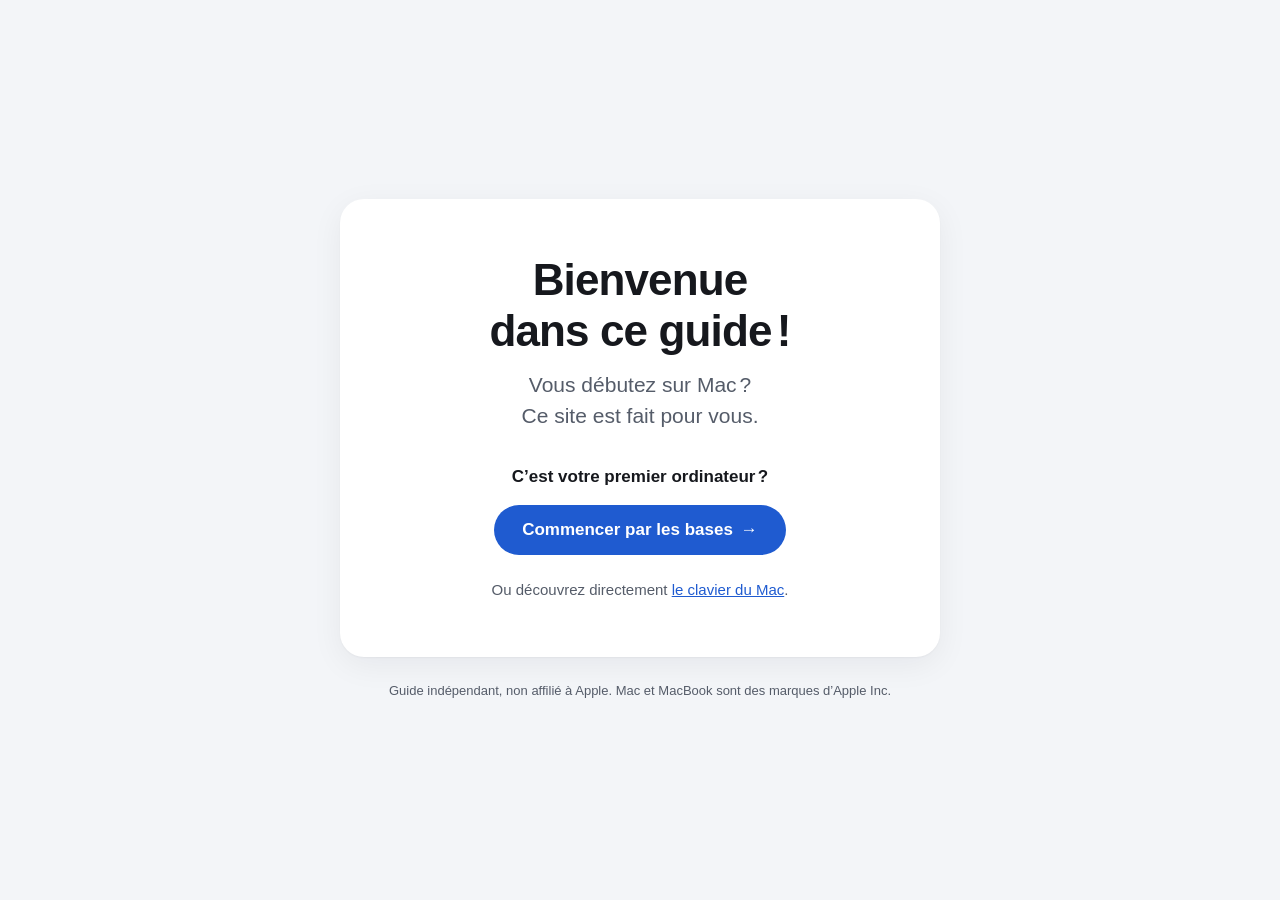
==== index.html @ 65bfb57c "Refonte du style et ajout des pages Premiers pas et Clavier - Accueil corrigé (structure HTML, acces" ====
<!DOCTYPE html>
<html lang="fr">
<head>
    <meta charset="UTF-8">
    <meta name="viewport" content="width=device-width, initial-scale=1">
    <meta name="color-scheme" content="light dark">
    <meta name="description" content="Un guide simple et indépendant pour bien démarrer avec votre nouveau Mac.">
    <title>Votre nouveau Mac</title>
    <link rel="icon" type="image/jpeg" href="images.jpg">
    <link rel="stylesheet" href="style.css">
</head>
<body class="accueil">
    <main>
        <h1>Bienvenue dans ce guide&#8239;!</h1>
        <p class="chapeau">Vous débutez sur Mac&#8239;? Ce site est fait pour vous.</p>

        <p class="question">C’est votre premier ordinateur&#8239;?</p>
        <a class="bouton" href="first-pc.html">
            Commencer par les bases
            <span class="fleche" aria-hidden="true">→</span>
        </a>

        <p class="secondaire">
            Ou découvrez directement <a href="clavier.html">le clavier du Mac</a>.
        </p>
    </main>

    <footer>
        Guide indépendant, non affilié à Apple. Mac et MacBook sont des marques d’Apple Inc.
    </footer>
</body>
</html>
---- style.css ----
/* Couleurs : contrastes mesurés (WCAG) indiqués à côté */
:root {
    --surface: #f3f5f8;
    --card: #ffffff;
    --content: #16181d;      /* 17,8:1 sur la carte */
    --muted: #555c69;        /* 6,7:1 sur la carte, 6,2:1 sur le fond */
    --accent: #1f5bd0;       /* texte blanc : 6,1:1 */
    --accent-hover: #1a4fb8; /* texte blanc : 7,4:1 */
    --line: #e3e6eb;
    --key-top: #f7f8fa;
    --key-side: #d9dde4;
    --key-edge: #c3c8d1;
    --shadow: 0 1px 2px rgba(22, 24, 29, 0.04), 0 8px 32px rgba(22, 24, 29, 0.06);
}

@media (prefers-color-scheme: dark) {
    :root {
        --surface: #101217;
        --card: #1a1d24;
        --content: #eef0f4;      /* 14,8:1 */
        --muted: #a6acb8;        /* 7,4:1 */
        --accent: #2e66d6;       /* texte blanc : 5,3:1 */
        --accent-hover: #2558c4;
        --line: #2c3039;
        --key-top: #2a2e37;
        --key-side: #1f222a;
        --key-edge: #3a3f4a;
        --shadow: 0 1px 2px rgba(0, 0, 0, 0.3), 0 8px 32px rgba(0, 0, 0, 0.35);
    }
}

@media (prefers-contrast: more) {
    :root {
        --muted: var(--content);
        --key-edge: var(--content);
        --line: var(--content);
    }
    main,
    .etape {
        border: 2px solid var(--content);
    }
}

* {
    box-sizing: border-box;
}

body {
    margin: 0;
    min-height: 100vh;
    display: flex;
    flex-direction: column;
    align-items: center;
    gap: 24px;
    padding: 32px 16px;
    background: var(--surface);
    color: var(--content);
    font-family: -apple-system, BlinkMacSystemFont, "Segoe UI", Roboto, "Helvetica Neue", Arial, sans-serif;
    font-size: 1.0625rem; /* 17 px, suit le réglage de taille du navigateur */
    line-height: 1.5;
}

body.accueil {
    justify-content: center;
}

main {
    width: 100%;
    max-width: 600px;
    padding: clamp(32px, 7vw, 56px) clamp(20px, 6vw, 48px);
    background: var(--card);
    border-radius: 24px;
    box-shadow: var(--shadow);
}

.accueil main {
    text-align: center;
}

h1 {
    margin: 0 0 12px;
    font-size: clamp(2rem, 6vw, 2.75rem);
    font-weight: 700;
    line-height: 1.15;
    letter-spacing: -0.02em;
    text-wrap: balance;
}

.chapeau {
    margin: 0 auto 32px;
    max-width: 32ch;
    font-size: clamp(1.125rem, 3vw, 1.3125rem);
    color: var(--muted);
    text-wrap: balance;
}

a {
    color: var(--accent);
}

/* ---------- Élément signature : la touche de clavier ---------- */

.touche {
    display: inline-flex;
    flex-direction: column;
    align-items: flex-end;
    justify-content: space-between;
    width: 88px;
    height: 88px;
    margin-bottom: 8px;
    padding: 10px 12px;
    background: var(--key-top);
    border: 1px solid var(--key-edge);
    border-radius: 16px;
    box-shadow: 0 5px 0 var(--key-side), 0 6px 0 var(--key-edge);
    color: var(--content);
    font-weight: 500;
    line-height: 1;
    animation: appui 0.5s ease-out 0.4s 1 both;
}

.touche .symbole {
    font-size: 1.5rem;
}

.touche .nom {
    font-size: 0.8125rem;
}

@keyframes appui {
    0%, 100% { transform: translateY(0); box-shadow: 0 5px 0 var(--key-side), 0 6px 0 var(--key-edge); }
    40%      { transform: translateY(4px); box-shadow: 0 1px 0 var(--key-side), 0 2px 0 var(--key-edge); }
}

/* Petite version dans le texte */
kbd {
    display: inline-block;
    min-width: 1.9em;
    padding: 0.1em 0.45em;
    background: var(--key-top);
    border: 1px solid var(--key-edge);
    border-radius: 6px;
    box-shadow: 0 2px 0 var(--key-edge);
    color: var(--content);
    font-family: inherit;
    font-size: 0.9em;
    font-weight: 500;
    line-height: 1.4;
    text-align: center;
    white-space: nowrap;
}

/* Rangée de touches en tête de la page clavier : seule ⌘ s'anime */
.rangee {
    display: flex;
    flex-wrap: wrap;
    gap: 12px;
    margin-bottom: 24px;
}

.rangee .touche {
    width: clamp(64px, 18vw, 88px);
    height: clamp(64px, 18vw, 88px);
    margin-bottom: 0;
}

.touche-fixe {
    animation: none;
}

.secondaire {
    margin: 24px 0 0;
    font-size: 0.9375rem;
    color: var(--muted);
}

/* Liste des touches spéciales */
.liste-touches {
    margin: 0;
}

.liste-touches > div {
    padding: 14px 0;
    border-bottom: 1px solid var(--line);
}

.liste-touches > div:last-child {
    border-bottom: none;
    padding-bottom: 0;
}

.liste-touches dt {
    margin-bottom: 4px;
    font-weight: 600;
}

.liste-touches dd {
    margin: 0;
    color: var(--muted);
}

.sr-only {
    position: absolute;
    width: 1px;
    height: 1px;
    overflow: hidden;
    clip: rect(0 0 0 0);
    white-space: nowrap;
}

.question {
    margin: 0 0 16px;
    font-weight: 600;
}

/* ---------- Bouton ---------- */

.bouton {
    display: inline-flex;
    align-items: center;
    gap: 8px;
    min-height: 48px;
    padding: 12px 28px;
    background: var(--accent);
    color: #ffffff;
    text-decoration: none;
    font-weight: 600;
    border-radius: 999px;
    transition: background-color 0.15s ease;
}

.bouton:hover {
    background: var(--accent-hover);
}

.bouton .fleche {
    transition: transform 0.15s ease;
}

.bouton:hover .fleche {
    transform: translateX(3px);
}

a:focus-visible {
    outline: 3px solid var(--accent);
    outline-offset: 3px;
    border-radius: 4px;
}

.bouton:focus-visible {
    border-radius: 999px;
}

/* ---------- Page guide ---------- */

.guide {
    width: 100%;
    max-width: 680px;
}

.retour {
    display: inline-flex;
    align-items: center;
    min-height: 44px;
    font-weight: 500;
    text-decoration: none;
}

.retour:hover {
    text-decoration: underline;
}

.guide header {
    margin: 8px 0 32px;
}

.guide header .chapeau {
    margin: 0;
    max-width: none;
}

.sommaire {
    margin: 0 0 32px;
    padding: 20px 24px;
    background: var(--card);
    border-radius: 16px;
    box-shadow: var(--shadow);
}

.sommaire h2 {
    margin: 0 0 8px;
    font-size: 1rem;
    color: var(--muted);
}

.sommaire ol {
    margin: 0;
    padding-left: 1.4em;
}

.sommaire li {
    padding: 4px 0;
}

.etapes {
    margin: 0;
    padding: 0;
    list-style: none;
    counter-reset: etape;
}

.etape {
    margin-bottom: 16px;
    padding: clamp(24px, 5vw, 36px);
    background: var(--card);
    border-radius: 20px;
    box-shadow: var(--shadow);
    counter-increment: etape;
    scroll-margin-top: 16px;
}

.etape h2 {
    display: flex;
    align-items: baseline;
    gap: 12px;
    margin: 0 0 12px;
    font-size: clamp(1.3rem, 4vw, 1.5rem);
    line-height: 1.25;
}

/* Numéro d'étape : le guide se lit dans l'ordre */
.etape h2::before {
    content: counter(etape);
    flex: none;
    display: inline-grid;
    place-items: center;
    width: 1.6em;
    height: 1.6em;
    background: var(--key-top);
    border: 1px solid var(--key-edge);
    box-shadow: 0 2px 0 var(--key-edge);
    color: var(--content);
    border-radius: 8px;
    font-size: 0.8em;
}

.etape p {
    margin: 0 0 12px;
}

.etape p:last-child,
.etape ul:last-child {
    margin-bottom: 0;
}

.etape ul {
    margin: 0 0 12px;
    padding-left: 1.2em;
}

.etape li {
    margin-bottom: 8px;
}

.astuce {
    margin-top: 16px;
    padding: 12px 16px;
    border-left: 4px solid var(--accent);
    background: var(--surface);
    border-radius: 0 10px 10px 0;
    font-size: 0.9375rem;
}

/* Tableau des raccourcis */
.raccourcis {
    width: 100%;
    margin: 4px 0 0;
    border-collapse: collapse;
}

.raccourcis th,
.raccourcis td {
    padding: 10px 8px 10px 0;
    border-bottom: 1px solid var(--line);
    text-align: left;
    vertical-align: middle;
}

.raccourcis tr:last-child td {
    border-bottom: none;
}

.raccourcis th {
    font-size: 0.875rem;
    font-weight: 600;
    color: var(--muted);
}

.raccourcis td:first-child {
    white-space: nowrap;
    width: 1%;
    padding-right: 20px;
}

.suite {
    margin: 32px 0 0;
    text-align: center;
}

/* ---------- Pied de page ---------- */

footer {
    max-width: 600px;
    font-size: 0.8125rem;
    color: var(--muted);
    text-align: center;
}

@media (prefers-reduced-motion: reduce) {
    .touche {
        animation: none;
    }
    .bouton,
    .bouton .fleche {
        transition: none;
    }
    html {
        scroll-behavior: auto;
    }
}

@media (prefers-reduced-motion: no-preference) {
    html {
        scroll-behavior: smooth;
    }
}
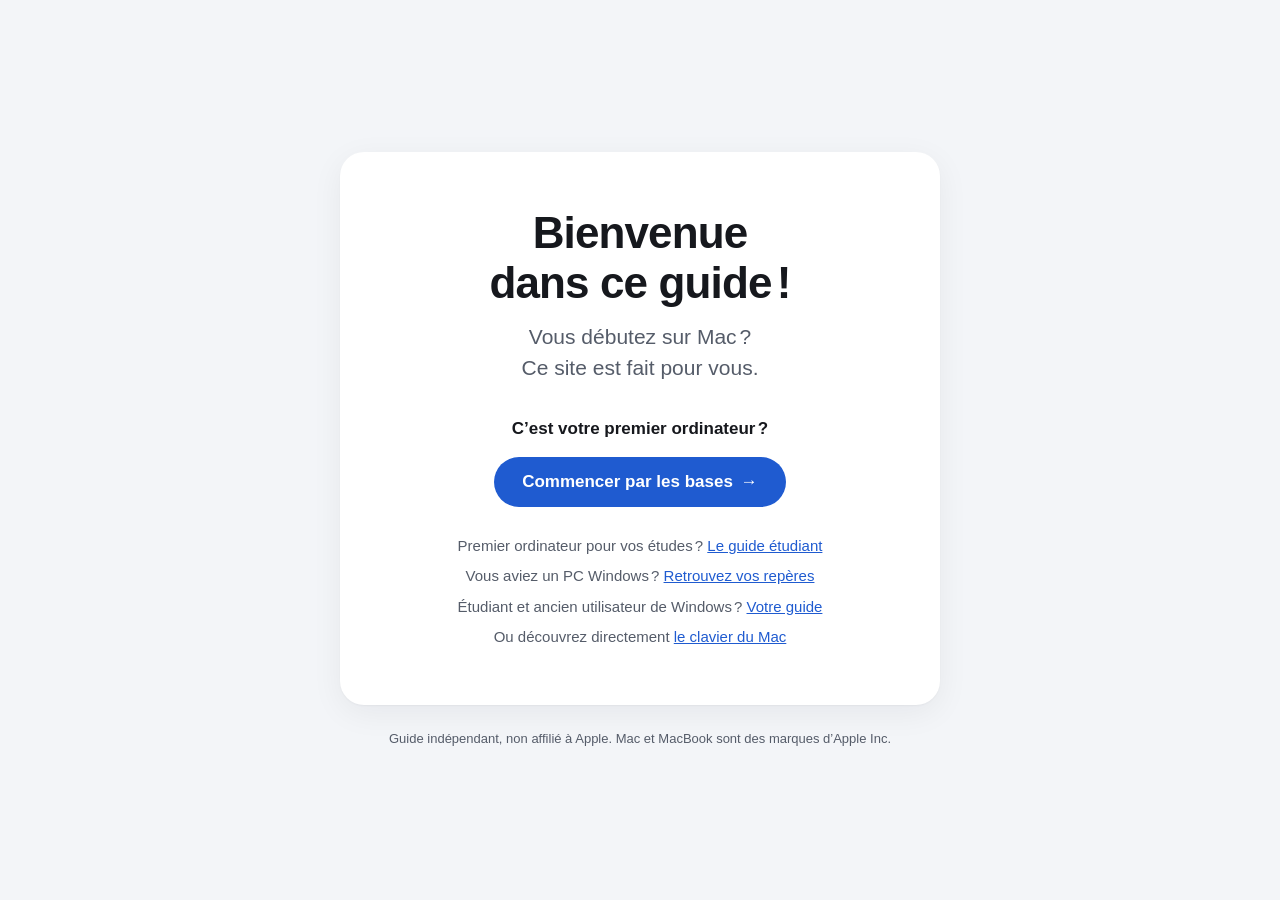
==== commit 344dc31c: "Ajout des pages Windows, Étudiants et Étudiants venus de Windows - windows.html : équivalences et ra" ====
--- a/index.html
+++ b/index.html
@@ -20,9 +20,12 @@
             <span class="fleche" aria-hidden="true">→</span>
         </a>
 
-        <p class="secondaire">
-            Ou découvrez directement <a href="clavier.html">le clavier du Mac</a>.
-        </p>
+        <ul class="secondaire">
+            <li>Premier ordinateur pour vos études&#8239;? <a href="etudiants.html">Le guide étudiant</a></li>
+            <li>Vous aviez un PC Windows&#8239;? <a href="windows.html">Retrouvez vos repères</a></li>
+            <li>Étudiant et ancien utilisateur de Windows&#8239;? <a href="etudiants-windows.html">Votre guide</a></li>
+            <li>Ou découvrez directement <a href="clavier.html">le clavier du Mac</a></li>
+        </ul>
     </main>
 
     <footer>
--- a/style.css
+++ b/style.css
@@ -169,9 +169,20 @@
 }
 
 .secondaire {
-    margin: 24px 0 0;
+    margin: 28px 0 0;
+    padding: 0;
+    list-style: none;
     font-size: 0.9375rem;
     color: var(--muted);
+}
+
+.secondaire li + li {
+    margin-top: 8px;
+}
+
+code {
+    font-family: ui-monospace, "SF Mono", Menlo, Consolas, monospace;
+    font-size: 0.9em;
 }
 
 /* Liste des touches spéciales */
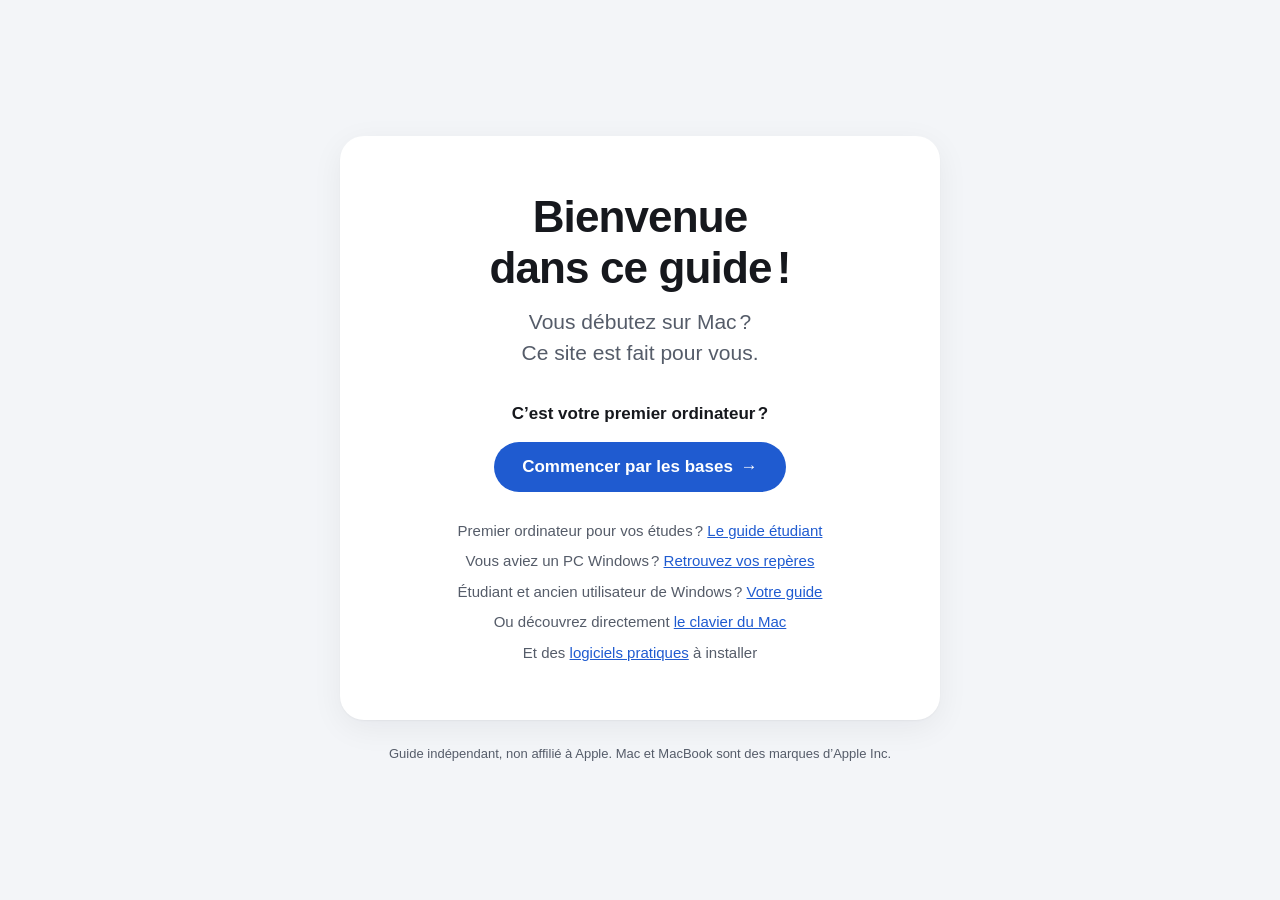
==== commit 448b317d: "Ajout de la page Logiciels pratiques Sélection d'apps utiles sur Mac (LocalSend, The Unarchiver, VLC" ====
--- a/index.html
+++ b/index.html
@@ -25,6 +25,7 @@
             <li>Vous aviez un PC Windows&#8239;? <a href="windows.html">Retrouvez vos repères</a></li>
             <li>Étudiant et ancien utilisateur de Windows&#8239;? <a href="etudiants-windows.html">Votre guide</a></li>
             <li>Ou découvrez directement <a href="clavier.html">le clavier du Mac</a></li>
+            <li>Et des <a href="logiciels.html">logiciels pratiques</a> à installer</li>
         </ul>
     </main>
 
--- a/style.css
+++ b/style.css
@@ -210,6 +210,79 @@
     color: var(--muted);
 }
 
+/* Liste des logiciels */
+.apps {
+    margin: 0;
+}
+
+.apps > div {
+    padding: 16px 0;
+    border-bottom: 1px solid var(--line);
+}
+
+.apps > div:first-child {
+    padding-top: 0;
+}
+
+.apps > div:last-child {
+    border-bottom: none;
+    padding-bottom: 0;
+}
+
+.apps dt {
+    display: flex;
+    flex-wrap: wrap;
+    align-items: center;
+    gap: 8px;
+    margin-bottom: 6px;
+    font-size: 1.0625rem;
+    font-weight: 600;
+}
+
+.apps dd {
+    margin: 0;
+}
+
+.apps dd p {
+    margin: 0 0 8px;
+}
+
+/* LocalSend mis en avant */
+.apps .app-vedette {
+    margin-bottom: 16px;
+    padding: 20px;
+    background: var(--surface);
+    border: 1px solid var(--line);
+    border-radius: 14px;
+}
+
+.badge {
+    padding: 2px 10px;
+    background: var(--surface);
+    border: 1px solid var(--line);
+    border-radius: 999px;
+    font-size: 0.8125rem;
+    font-weight: 500;
+    color: var(--muted);
+}
+
+.app-vedette .badge {
+    background: var(--card);
+}
+
+.app-lien {
+    display: inline-flex;
+    align-items: center;
+    gap: 4px;
+    min-height: 44px;
+    font-weight: 600;
+    text-decoration: none;
+}
+
+.app-lien:hover {
+    text-decoration: underline;
+}
+
 .sr-only {
     position: absolute;
     width: 1px;
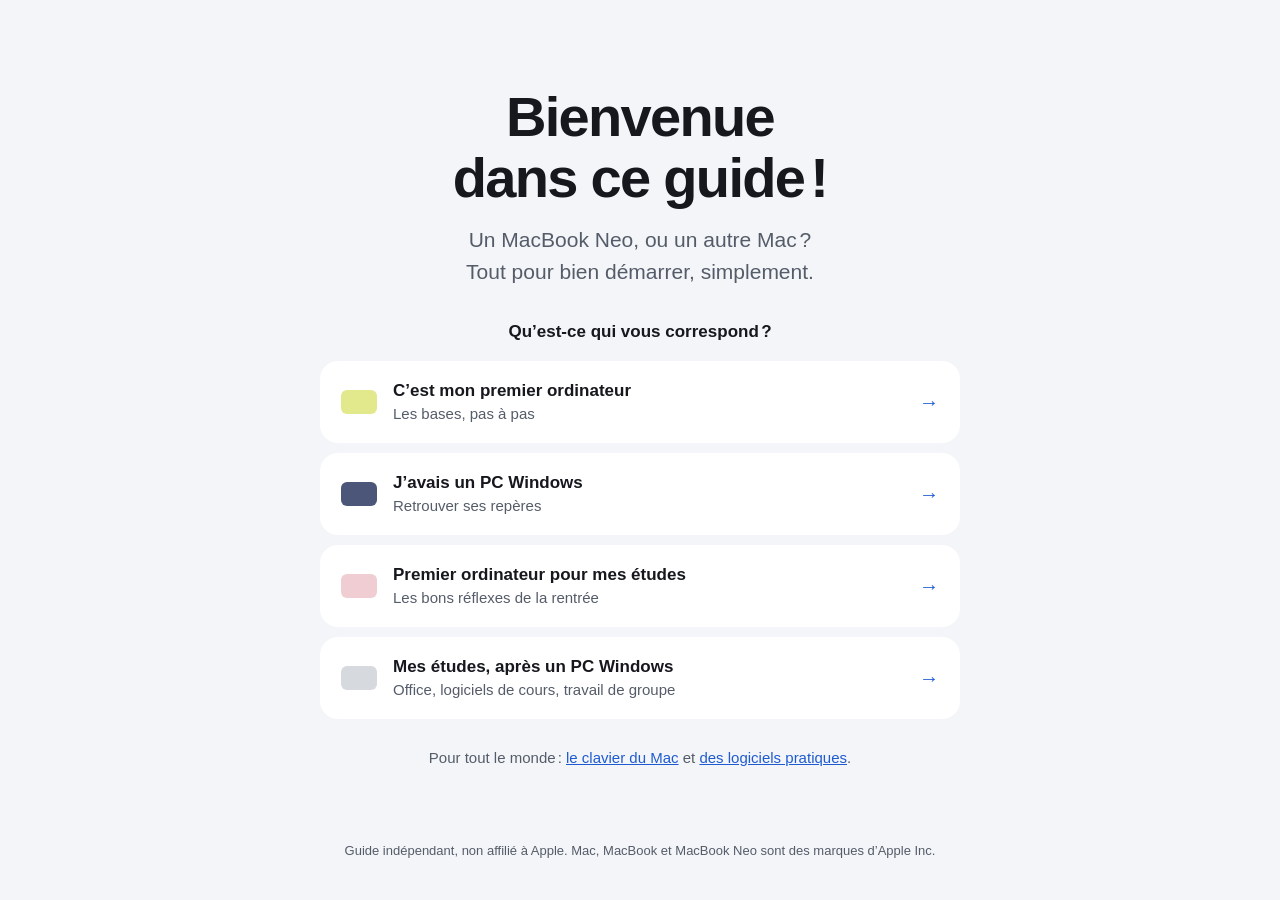
==== commit 2ed693a3: "Design minimaliste et corrections d'accessibilité - Liens lisibles en mode sombre (3,2:1 → 8,1:1) - " ====
--- a/index.html
+++ b/index.html
@@ -12,25 +12,51 @@
 <body class="accueil">
     <main>
         <h1>Bienvenue dans ce guide&#8239;!</h1>
-        <p class="chapeau">Vous débutez sur Mac&#8239;? Ce site est fait pour vous.</p>
+        <p class="chapeau">Un MacBook Neo, ou un autre Mac&#8239;? Tout pour bien démarrer, simplement.</p>
 
-        <p class="question">C’est votre premier ordinateur&#8239;?</p>
-        <a class="bouton" href="first-pc.html">
-            Commencer par les bases
-            <span class="fleche" aria-hidden="true">→</span>
-        </a>
+        <h2 class="question" id="titre-profils">Qu’est-ce qui vous correspond&#8239;?</h2>
+        <ul class="profils" aria-labelledby="titre-profils">
+            <li>
+                <a class="profil" href="first-pc.html">
+                    <span class="pastille citrus" aria-hidden="true"></span>
+                    <span class="profil-titre">C’est mon premier ordinateur</span>
+                    <span class="profil-texte">Les bases, pas à pas</span>
+                    <span class="fleche" aria-hidden="true">→</span>
+                </a>
+            </li>
+            <li>
+                <a class="profil" href="windows.html">
+                    <span class="pastille indigo" aria-hidden="true"></span>
+                    <span class="profil-titre">J’avais un PC Windows</span>
+                    <span class="profil-texte">Retrouver ses repères</span>
+                    <span class="fleche" aria-hidden="true">→</span>
+                </a>
+            </li>
+            <li>
+                <a class="profil" href="etudiants.html">
+                    <span class="pastille blush" aria-hidden="true"></span>
+                    <span class="profil-titre">Premier ordinateur pour mes études</span>
+                    <span class="profil-texte">Les bons réflexes de la rentrée</span>
+                    <span class="fleche" aria-hidden="true">→</span>
+                </a>
+            </li>
+            <li>
+                <a class="profil" href="etudiants-windows.html">
+                    <span class="pastille silver" aria-hidden="true"></span>
+                    <span class="profil-titre">Mes études, après un PC Windows</span>
+                    <span class="profil-texte">Office, logiciels de cours, travail de groupe</span>
+                    <span class="fleche" aria-hidden="true">→</span>
+                </a>
+            </li>
+        </ul>
 
-        <ul class="secondaire">
-            <li>Premier ordinateur pour vos études&#8239;? <a href="etudiants.html">Le guide étudiant</a></li>
-            <li>Vous aviez un PC Windows&#8239;? <a href="windows.html">Retrouvez vos repères</a></li>
-            <li>Étudiant et ancien utilisateur de Windows&#8239;? <a href="etudiants-windows.html">Votre guide</a></li>
-            <li>Ou découvrez directement <a href="clavier.html">le clavier du Mac</a></li>
-            <li>Et des <a href="logiciels.html">logiciels pratiques</a> à installer</li>
-        </ul>
+        <p class="secondaire">
+            Pour tout le monde&#8239;: <a href="clavier.html">le clavier du Mac</a> et <a href="logiciels.html">des logiciels pratiques</a>.
+        </p>
     </main>
 
     <footer>
-        Guide indépendant, non affilié à Apple. Mac et MacBook sont des marques d’Apple Inc.
+        Guide indépendant, non affilié à Apple. Mac, MacBook et MacBook Neo sont des marques d’Apple Inc.
     </footer>
 </body>
 </html>
--- a/style.css
+++ b/style.css
@@ -6,11 +6,17 @@
     --muted: #555c69;        /* 6,7:1 sur la carte, 6,2:1 sur le fond */
     --accent: #1f5bd0;       /* texte blanc : 6,1:1 */
     --accent-hover: #1a4fb8; /* texte blanc : 7,4:1 */
+    --link: #1f5bd0;         /* 6,1:1 sur la carte, 5,6:1 sur le fond */
     --line: #e3e6eb;
     --key-top: #f7f8fa;
     --key-side: #d9dde4;
     --key-edge: #c3c8d1;
-    --shadow: 0 1px 2px rgba(22, 24, 29, 0.04), 0 8px 32px rgba(22, 24, 29, 0.06);
+    --shadow: none;
+    /* Couleurs des MacBook, en pastilles décoratives (une par profil) */
+    --mac-citrus: #e2e88c;
+    --mac-blush: #efcdd2;
+    --mac-indigo: #4b5679;
+    --mac-silver: #d6d9de;
 }
 
 @media (prefers-color-scheme: dark) {
@@ -21,11 +27,13 @@
         --muted: #a6acb8;        /* 7,4:1 */
         --accent: #2e66d6;       /* texte blanc : 5,3:1 */
         --accent-hover: #2558c4;
+        --link: #8ab4ff;         /* 8,1:1 sur la carte, 9,0:1 sur le fond */
         --line: #2c3039;
         --key-top: #2a2e37;
         --key-side: #1f222a;
         --key-edge: #3a3f4a;
-        --shadow: 0 1px 2px rgba(0, 0, 0, 0.3), 0 8px 32px rgba(0, 0, 0, 0.35);
+        --shadow: none;
+        --mac-silver: #9ea3ab;
     }
 }
 
@@ -73,16 +81,20 @@
     box-shadow: var(--shadow);
 }
 
+/* Accueil : pas de carte, le contenu respire directement sur le fond */
 .accueil main {
+    max-width: 640px;
+    padding: 48px 0;
+    background: none;
     text-align: center;
 }
 
 h1 {
-    margin: 0 0 12px;
-    font-size: clamp(2rem, 6vw, 2.75rem);
+    margin: 0 0 16px;
+    font-size: clamp(2.25rem, 7vw, 3.5rem);
     font-weight: 700;
-    line-height: 1.15;
-    letter-spacing: -0.02em;
+    line-height: 1.08;
+    letter-spacing: -0.03em;
     text-wrap: balance;
 }
 
@@ -95,7 +107,7 @@
 }
 
 a {
-    color: var(--accent);
+    color: var(--link);
 }
 
 /* ---------- Élément signature : la touche de clavier ---------- */
@@ -294,7 +306,95 @@
 
 .question {
     margin: 0 0 16px;
+    font-size: 1.0625rem;
     font-weight: 600;
+}
+
+/* ---------- Choix du profil (accueil) ---------- */
+
+.profils {
+    display: grid;
+    gap: 10px;
+    margin: 0;
+    padding: 0;
+    list-style: none;
+    text-align: left;
+}
+
+.profil {
+    display: grid;
+    grid-template-columns: auto 1fr auto;
+    align-items: center;
+    column-gap: 16px;
+    min-height: 72px;
+    padding: 16px 20px;
+    background: var(--card);
+    border: 1px solid transparent;
+    border-radius: 18px;
+    color: var(--content);
+    text-decoration: none;
+    transition: border-color 0.15s ease, background-color 0.15s ease;
+}
+
+.profil:hover {
+    border-color: var(--link);
+}
+
+.profil:focus-visible {
+    border-radius: 14px;
+}
+
+.profil-titre {
+    grid-column: 2;
+    font-weight: 600;
+}
+
+.profil-texte {
+    grid-column: 2;
+    font-size: 0.9375rem;
+    color: var(--muted);
+}
+
+/* Pastille aux couleurs du MacBook Neo : décorative, le texte porte le sens */
+.pastille {
+    grid-column: 1;
+    grid-row: 1 / span 2;
+    width: 36px;
+    height: 24px;
+    border-radius: 6px;
+    background: var(--couleur, var(--mac-silver));
+}
+
+.citrus { --couleur: var(--mac-citrus); }
+.blush  { --couleur: var(--mac-blush); }
+.indigo { --couleur: var(--mac-indigo); }
+.silver { --couleur: var(--mac-silver); }
+
+/* Rappel de la couleur du profil en tête de chaque guide */
+.guide header .pastille {
+    display: block;
+    margin-bottom: 24px;
+}
+
+.profil .fleche {
+    grid-column: 3;
+    grid-row: 1 / span 2;
+    color: var(--link);
+    font-size: 1.25rem;
+    transition: transform 0.15s ease;
+}
+
+.profil:hover .fleche {
+    transform: translateX(3px);
+}
+
+/* Lien vers le guide suivant, en bas des pages */
+.suite {
+    display: flex;
+    flex-wrap: wrap;
+    align-items: center;
+    justify-content: space-between;
+    gap: 16px;
 }
 
 /* ---------- Bouton ---------- */
@@ -326,7 +426,7 @@
 }
 
 a:focus-visible {
-    outline: 3px solid var(--accent);
+    outline: 3px solid var(--link);
     outline-offset: 3px;
     border-radius: 4px;
 }
@@ -355,7 +455,7 @@
 }
 
 .guide header {
-    margin: 8px 0 32px;
+    margin: 32px 0 48px;
 }
 
 .guide header .chapeau {
@@ -365,9 +465,9 @@
 
 .sommaire {
     margin: 0 0 32px;
-    padding: 20px 24px;
+    padding: 24px 28px;
     background: var(--card);
-    border-radius: 16px;
+    border-radius: 24px;
     box-shadow: var(--shadow);
 }
 
@@ -395,9 +495,9 @@
 
 .etape {
     margin-bottom: 16px;
-    padding: clamp(24px, 5vw, 36px);
+    padding: clamp(24px, 6vw, 44px);
     background: var(--card);
-    border-radius: 20px;
+    border-radius: 24px;
     box-shadow: var(--shadow);
     counter-increment: etape;
     scroll-margin-top: 16px;
@@ -448,10 +548,9 @@
 
 .astuce {
     margin-top: 16px;
-    padding: 12px 16px;
-    border-left: 4px solid var(--accent);
+    padding: 14px 18px;
     background: var(--surface);
-    border-radius: 0 10px 10px 0;
+    border-radius: 14px;
     font-size: 0.9375rem;
 }
 
@@ -488,7 +587,6 @@
 
 .suite {
     margin: 32px 0 0;
-    text-align: center;
 }
 
 /* ---------- Pied de page ---------- */
@@ -505,7 +603,9 @@
         animation: none;
     }
     .bouton,
-    .bouton .fleche {
+    .bouton .fleche,
+    .profil,
+    .profil .fleche {
         transition: none;
     }
     html {
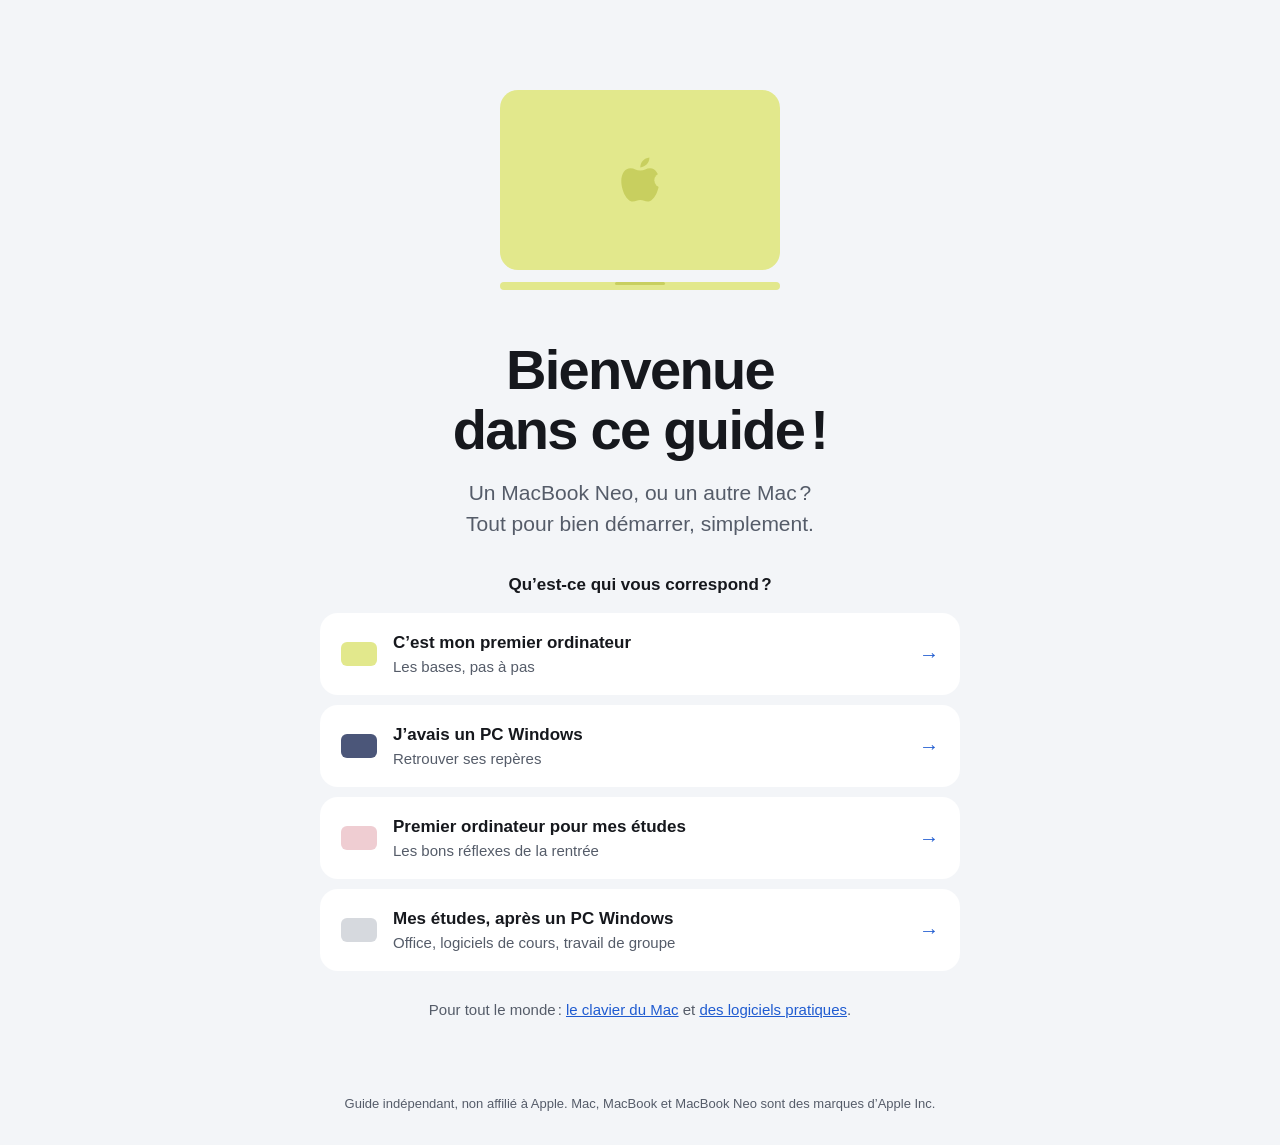
==== commit 11892dd8: "Illustrations SVG du Mac - Accueil : MacBook Neo citron vu de dessus, avec la pomme - Premiers pas :" ====
--- a/index.html
+++ b/index.html
@@ -11,6 +11,26 @@
 </head>
 <body class="accueil">
     <main>
+        <figure class="illu illu-hero">
+            <svg viewBox="0 0 300 220" role="img" aria-label="Un MacBook Neo couleur citron, vu de dessus et de profil">
+                <defs>
+                    <mask id="croque-hero" maskUnits="userSpaceOnUse" x="-10" y="-10" width="140" height="140">
+                        <rect x="-10" y="-10" width="140" height="140" fill="#fff"/>
+                        <circle cx="106" cy="60" r="19" fill="#000"/>
+                    </mask>
+                </defs>
+                <rect class="i-capot" x="10" y="10" width="280" height="180" rx="18"/>
+                <g transform="translate(131.3 77.5) scale(0.38)">
+                    <g class="i-logo" mask="url(#croque-hero)">
+                        <path d="M50 34C40 34 34 28 24 28 10 28 0 42 0 62c0 24 14 54 30 54 8 0 12-4 20-4s12 4 20 4c16 0 30-30 30-54 0-18-10-34-24-34-10 0-16 6-26 6z"/>
+                    </g>
+                    <path class="i-logo" d="M50 26C50 12 60 2 74 0 74 14 64 24 50 26z"/>
+                </g>
+                <rect class="i-capot" x="10" y="202" width="280" height="8" rx="4"/>
+                <rect class="i-logo" x="125" y="202" width="50" height="3" rx="1.5"/>
+            </svg>
+        </figure>
+
         <h1>Bienvenue dans ce guide&#8239;!</h1>
         <p class="chapeau">Un MacBook Neo, ou un autre Mac&#8239;? Tout pour bien démarrer, simplement.</p>
 
--- a/style.css
+++ b/style.css
@@ -17,6 +17,15 @@
     --mac-blush: #efcdd2;
     --mac-indigo: #4b5679;
     --mac-silver: #d6d9de;
+    --mac-citrus-fonce: #c8cf5f;
+    /* Illustrations */
+    --illu-body: #e6e8ec;
+    --illu-bezel: #1d1f24;
+    --illu-window: #ffffff;
+    --illu-barre: rgba(255, 255, 255, 0.72);
+    --illu-texte: #c9cdd4;
+    --illu-fond-a: #f6dfe3;
+    --illu-fond-b: #cfdaf7;
 }
 
 @media (prefers-color-scheme: dark) {
@@ -34,6 +43,13 @@
         --key-edge: #3a3f4a;
         --shadow: none;
         --mac-silver: #9ea3ab;
+        --illu-body: #2c3039;
+        --illu-bezel: #000000;
+        --illu-window: #2a2e37;
+        --illu-barre: rgba(26, 29, 36, 0.78);
+        --illu-texte: #4a505c;
+        --illu-fond-a: #4a3540;
+        --illu-fond-b: #26335a;
     }
 }
 
@@ -260,7 +276,7 @@
 }
 
 /* LocalSend mis en avant */
-.apps .app-vedette {
+.apps > div.app-vedette {
     margin-bottom: 16px;
     padding: 20px;
     background: var(--surface);
@@ -589,6 +605,112 @@
     margin: 32px 0 0;
 }
 
+/* ---------- Illustrations (SVG dans la page, couleurs du thème) ---------- */
+
+.illu {
+    margin: 8px 0 20px;
+}
+
+.illu svg {
+    display: block;
+    width: 100%;
+    height: auto;
+}
+
+.illu figcaption {
+    margin-top: 10px;
+    font-size: 0.9375rem;
+    color: var(--muted);
+}
+
+.illu-hero {
+    max-width: 300px;
+    margin: 0 auto 40px;
+}
+
+.legende-illu {
+    margin: 12px 0 0;
+    padding-left: 1.4em;
+    color: var(--content);
+}
+
+.legende-illu li {
+    margin-bottom: 8px;
+}
+
+.gestes,
+.compare {
+    display: grid;
+    grid-template-columns: repeat(2, 1fr);
+    gap: 16px;
+    margin: 8px 0 20px;
+}
+
+@media (min-width: 560px) {
+    .gestes {
+        grid-template-columns: repeat(4, 1fr);
+    }
+}
+
+.gestes .illu,
+.compare .illu {
+    margin: 0;
+}
+
+.gestes figcaption,
+.compare figcaption {
+    text-align: center;
+}
+
+.illu-touchid {
+    max-width: 320px;
+}
+
+.i-bezel { fill: var(--illu-bezel); }
+.i-barre { fill: var(--illu-barre); }
+.i-fenetre { fill: var(--illu-window); }
+.i-texte { fill: var(--illu-texte); }
+.i-corps { fill: var(--illu-body); }
+.i-fond-a { stop-color: var(--illu-fond-a); }
+.i-fond-b { stop-color: var(--illu-fond-b); }
+.i-capot { fill: var(--mac-citrus); }
+.i-logo { fill: var(--mac-citrus-fonce); }
+.i-pomme-menu { fill: var(--content); }
+.i-app-a { fill: var(--mac-citrus); }
+.i-app-b { fill: var(--mac-blush); }
+.i-app-c { fill: var(--mac-indigo); }
+.i-app-d { fill: var(--mac-silver); }
+.i-app-e { fill: var(--accent); }
+.i-repere circle { fill: var(--accent); }
+.i-repere text {
+    fill: #ffffff;
+    font: 700 11px -apple-system, BlinkMacSystemFont, "Segoe UI", Roboto, sans-serif;
+}
+.i-pave { fill: var(--illu-body); stroke: var(--key-edge); }
+.i-doigt { fill: var(--accent); }
+.i-onde { fill: none; stroke: var(--accent); stroke-width: 2; opacity: 0.35; }
+.i-fleche {
+    fill: none;
+    stroke: var(--accent);
+    stroke-width: 2.5;
+    stroke-linecap: round;
+    stroke-linejoin: round;
+}
+.i-touche { fill: var(--key-top); stroke: var(--key-edge); }
+.i-touche-active { stroke: var(--accent); stroke-width: 2.5; }
+.i-capteur { fill: none; stroke: var(--muted); stroke-width: 1.5; }
+.i-cadre { fill: var(--card); stroke: var(--key-edge); }
+.i-sep { stroke: var(--key-edge); }
+.i-trait {
+    fill: none;
+    stroke: var(--muted);
+    stroke-width: 1.6;
+    stroke-linecap: round;
+}
+.rouge { fill: #ff5f57; }
+.jaune { fill: #febc2e; }
+.vert { fill: #28c840; }
+
 /* ---------- Pied de page ---------- */
 
 footer {
@@ -618,3 +740,7 @@
         scroll-behavior: smooth;
     }
 }
+
+.illu-ls {
+    max-width: 340px;
+}
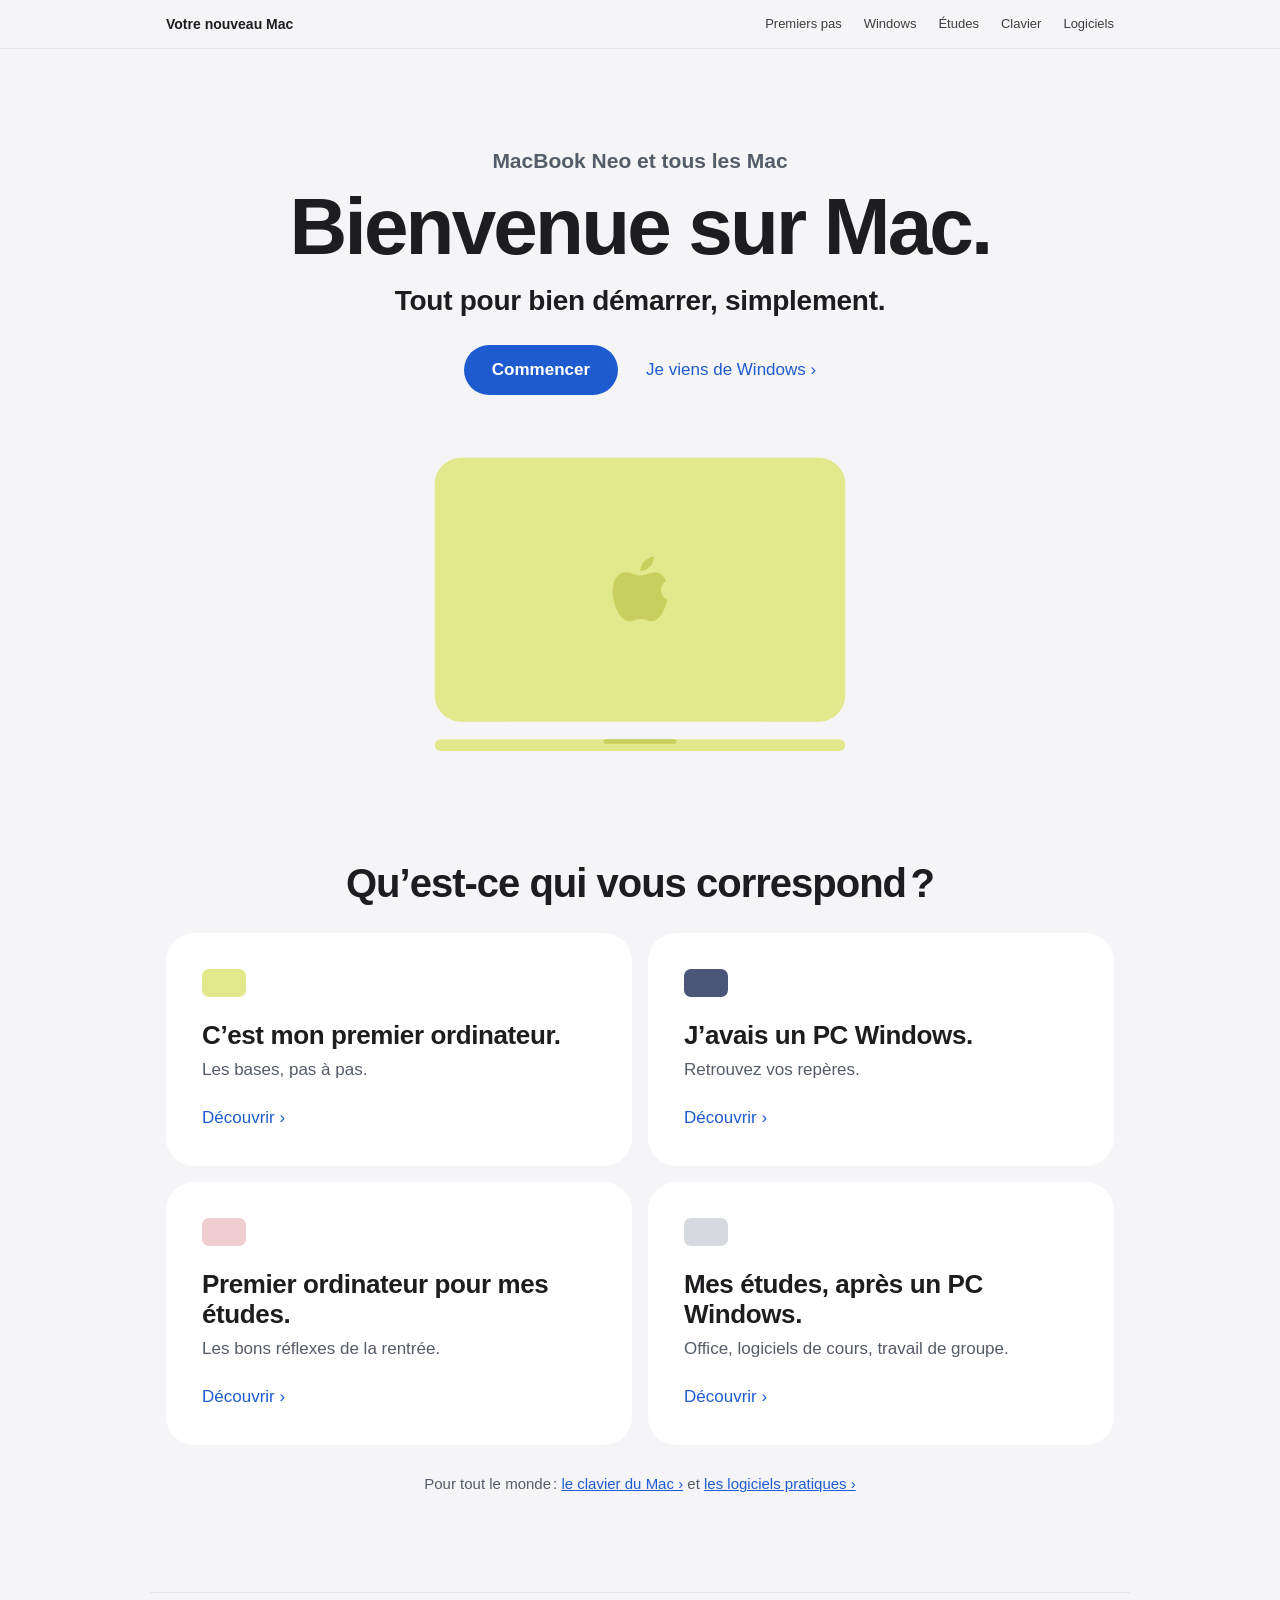
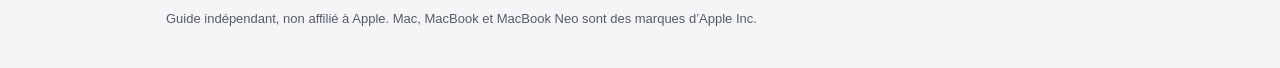
==== commit 0acd5380: "Design plus proche d'apple.com - Barre de navigation fine et translucide sur toutes les pages - Accu" ====
--- a/index.html
+++ b/index.html
@@ -10,7 +10,29 @@
     <link rel="stylesheet" href="style.css">
 </head>
 <body class="accueil">
+    <nav class="globalnav" aria-label="Navigation principale">
+        <div class="globalnav-inner">
+            <a class="globalnav-logo" href="index.html" aria-current="page">Votre nouveau Mac</a>
+            <ul>
+                <li><a href="first-pc.html">Premiers pas</a></li>
+                <li><a href="windows.html">Windows</a></li>
+                <li><a href="etudiants.html">Études</a></li>
+                <li><a href="clavier.html">Clavier</a></li>
+                <li><a href="logiciels.html">Logiciels</a></li>
+            </ul>
+        </div>
+    </nav>
+
     <main>
+        <p class="surtitre">MacBook Neo et tous les Mac</p>
+        <h1>Bienvenue sur Mac.</h1>
+        <p class="accroche">Tout pour bien démarrer, simplement.</p>
+
+        <div class="actions">
+            <a class="bouton" href="first-pc.html">Commencer</a>
+            <a class="lien-chevron" href="windows.html">Je viens de Windows&nbsp;›</a>
+        </div>
+
         <figure class="illu illu-hero">
             <svg viewBox="0 0 300 220" role="img" aria-label="Un MacBook Neo couleur citron, vu de dessus et de profil">
                 <defs>
@@ -31,47 +53,44 @@
             </svg>
         </figure>
 
-        <h1>Bienvenue dans ce guide&#8239;!</h1>
-        <p class="chapeau">Un MacBook Neo, ou un autre Mac&#8239;? Tout pour bien démarrer, simplement.</p>
-
-        <h2 class="question" id="titre-profils">Qu’est-ce qui vous correspond&#8239;?</h2>
+        <h2 class="titre-section" id="titre-profils">Qu’est-ce qui vous correspond&#8239;?</h2>
         <ul class="profils" aria-labelledby="titre-profils">
             <li>
                 <a class="profil" href="first-pc.html">
                     <span class="pastille citrus" aria-hidden="true"></span>
-                    <span class="profil-titre">C’est mon premier ordinateur</span>
-                    <span class="profil-texte">Les bases, pas à pas</span>
-                    <span class="fleche" aria-hidden="true">→</span>
+                    <span class="profil-titre">C’est mon premier ordinateur.</span>
+                    <span class="profil-texte">Les bases, pas à pas.</span>
+                    <span class="profil-lien" aria-hidden="true">Découvrir&nbsp;›</span>
                 </a>
             </li>
             <li>
                 <a class="profil" href="windows.html">
                     <span class="pastille indigo" aria-hidden="true"></span>
-                    <span class="profil-titre">J’avais un PC Windows</span>
-                    <span class="profil-texte">Retrouver ses repères</span>
-                    <span class="fleche" aria-hidden="true">→</span>
+                    <span class="profil-titre">J’avais un PC Windows.</span>
+                    <span class="profil-texte">Retrouvez vos repères.</span>
+                    <span class="profil-lien" aria-hidden="true">Découvrir&nbsp;›</span>
                 </a>
             </li>
             <li>
                 <a class="profil" href="etudiants.html">
                     <span class="pastille blush" aria-hidden="true"></span>
-                    <span class="profil-titre">Premier ordinateur pour mes études</span>
-                    <span class="profil-texte">Les bons réflexes de la rentrée</span>
-                    <span class="fleche" aria-hidden="true">→</span>
+                    <span class="profil-titre">Premier ordinateur pour mes études.</span>
+                    <span class="profil-texte">Les bons réflexes de la rentrée.</span>
+                    <span class="profil-lien" aria-hidden="true">Découvrir&nbsp;›</span>
                 </a>
             </li>
             <li>
                 <a class="profil" href="etudiants-windows.html">
                     <span class="pastille silver" aria-hidden="true"></span>
-                    <span class="profil-titre">Mes études, après un PC Windows</span>
-                    <span class="profil-texte">Office, logiciels de cours, travail de groupe</span>
-                    <span class="fleche" aria-hidden="true">→</span>
+                    <span class="profil-titre">Mes études, après un PC Windows.</span>
+                    <span class="profil-texte">Office, logiciels de cours, travail de groupe.</span>
+                    <span class="profil-lien" aria-hidden="true">Découvrir&nbsp;›</span>
                 </a>
             </li>
         </ul>
 
         <p class="secondaire">
-            Pour tout le monde&#8239;: <a href="clavier.html">le clavier du Mac</a> et <a href="logiciels.html">des logiciels pratiques</a>.
+            Pour tout le monde&#8239;: <a href="clavier.html">le clavier du Mac&nbsp;›</a> et <a href="logiciels.html">les logiciels pratiques&nbsp;›</a>
         </p>
     </main>
 
--- a/style.css
+++ b/style.css
@@ -1,8 +1,8 @@
 /* Couleurs : contrastes mesurés (WCAG) indiqués à côté */
 :root {
-    --surface: #f3f5f8;
+    --surface: #f5f5f7;
     --card: #ffffff;
-    --content: #16181d;      /* 17,8:1 sur la carte */
+    --content: #1d1d1f;      /* 16,8:1 sur la carte */
     --muted: #555c69;        /* 6,7:1 sur la carte, 6,2:1 sur le fond */
     --accent: #1f5bd0;       /* texte blanc : 6,1:1 */
     --accent-hover: #1a4fb8; /* texte blanc : 7,4:1 */
@@ -30,9 +30,9 @@
 
 @media (prefers-color-scheme: dark) {
     :root {
-        --surface: #101217;
-        --card: #1a1d24;
-        --content: #eef0f4;      /* 14,8:1 */
+        --surface: #000000;
+        --card: #1c1c1e;
+        --content: #f5f5f7;      /* 17,2:1 */
         --muted: #a6acb8;        /* 7,4:1 */
         --accent: #2e66d6;       /* texte blanc : 5,3:1 */
         --accent-hover: #2558c4;
@@ -75,8 +75,7 @@
     display: flex;
     flex-direction: column;
     align-items: center;
-    gap: 24px;
-    padding: 32px 16px;
+    padding: 0 0 40px;
     background: var(--surface);
     color: var(--content);
     font-family: -apple-system, BlinkMacSystemFont, "Segoe UI", Roboto, "Helvetica Neue", Arial, sans-serif;
@@ -84,8 +83,79 @@
     line-height: 1.5;
 }
 
-body.accueil {
-    justify-content: center;
+/* ---------- Barre de navigation (fine et translucide, comme sur apple.com) ---------- */
+
+.globalnav {
+    position: sticky;
+    top: 0;
+    z-index: 10;
+    width: 100%;
+    background: rgba(245, 245, 247, 0.8);
+    -webkit-backdrop-filter: saturate(180%) blur(20px);
+    backdrop-filter: saturate(180%) blur(20px);
+    border-bottom: 1px solid var(--line);
+}
+
+@media (prefers-color-scheme: dark) {
+    .globalnav {
+        background: rgba(22, 22, 23, 0.8);
+    }
+}
+
+@media (prefers-reduced-transparency: reduce) {
+    .globalnav {
+        background: var(--surface);
+        -webkit-backdrop-filter: none;
+        backdrop-filter: none;
+    }
+}
+
+.globalnav-inner {
+    display: flex;
+    align-items: center;
+    gap: 24px;
+    max-width: 980px;
+    min-height: 48px;
+    margin: 0 auto;
+    padding: 0 16px;
+}
+
+.globalnav-logo {
+    flex: none;
+    color: var(--content);
+    font-size: 0.875rem;
+    font-weight: 600;
+    text-decoration: none;
+}
+
+.globalnav ul {
+    display: flex;
+    gap: 22px;
+    margin: 0 0 0 auto;
+    padding: 0;
+    list-style: none;
+    overflow-x: auto;
+    scrollbar-width: none;
+}
+
+.globalnav ul a {
+    display: inline-flex;
+    align-items: center;
+    min-height: 44px;
+    color: var(--content);
+    font-size: 0.8125rem;
+    text-decoration: none;
+    white-space: nowrap;
+    opacity: 0.85;
+}
+
+.globalnav ul a:hover,
+.globalnav ul a[aria-current="page"] {
+    opacity: 1;
+}
+
+.globalnav ul a[aria-current="page"] {
+    font-weight: 600;
 }
 
 main {
@@ -97,19 +167,72 @@
     box-shadow: var(--shadow);
 }
 
-/* Accueil : pas de carte, le contenu respire directement sur le fond */
+/* ---------- Accueil ---------- */
+
 .accueil main {
-    max-width: 640px;
-    padding: 48px 0;
+    max-width: 980px;
+    padding: clamp(48px, 10vw, 96px) 16px 48px;
     background: none;
     text-align: center;
 }
 
+.surtitre {
+    margin: 0 0 8px;
+    font-size: clamp(1.0625rem, 2.5vw, 1.3125rem);
+    font-weight: 600;
+    color: var(--muted);
+}
+
+.accueil h1 {
+    font-size: clamp(2.75rem, 10vw, 5rem);
+    line-height: 1.04;
+    letter-spacing: -0.035em;
+}
+
+.accroche {
+    margin: 0 auto 28px;
+    max-width: 36ch;
+    font-size: clamp(1.25rem, 3.5vw, 1.75rem);
+    font-weight: 600;
+    line-height: 1.2;
+    letter-spacing: -0.01em;
+    text-wrap: balance;
+}
+
+.actions {
+    display: flex;
+    flex-wrap: wrap;
+    align-items: center;
+    justify-content: center;
+    gap: 12px 28px;
+    margin-bottom: 48px;
+}
+
+.lien-chevron {
+    display: inline-flex;
+    align-items: center;
+    min-height: 44px;
+    font-size: 1.0625rem;
+    text-decoration: none;
+}
+
+.lien-chevron:hover {
+    text-decoration: underline;
+}
+
+.titre-section {
+    margin: clamp(56px, 10vw, 96px) 0 28px;
+    font-size: clamp(1.75rem, 5vw, 2.5rem);
+    font-weight: 700;
+    line-height: 1.1;
+    letter-spacing: -0.025em;
+}
+
 h1 {
     margin: 0 0 16px;
-    font-size: clamp(2.25rem, 7vw, 3.5rem);
+    font-size: clamp(2.5rem, 8vw, 4rem);
     font-weight: 700;
-    line-height: 1.08;
+    line-height: 1.06;
     letter-spacing: -0.03em;
     text-wrap: balance;
 }
@@ -328,56 +451,70 @@
 
 /* ---------- Choix du profil (accueil) ---------- */
 
+/* Grandes tuiles, 2 par ligne sur grand écran */
 .profils {
     display: grid;
-    gap: 10px;
+    gap: 16px;
     margin: 0;
     padding: 0;
     list-style: none;
     text-align: left;
 }
 
+@media (min-width: 640px) {
+    .profils {
+        grid-template-columns: repeat(2, 1fr);
+    }
+}
+
 .profil {
-    display: grid;
-    grid-template-columns: auto 1fr auto;
-    align-items: center;
-    column-gap: 16px;
-    min-height: 72px;
-    padding: 16px 20px;
+    display: flex;
+    flex-direction: column;
+    gap: 6px;
+    height: 100%;
+    min-height: 220px;
+    padding: clamp(24px, 4vw, 36px);
     background: var(--card);
-    border: 1px solid transparent;
-    border-radius: 18px;
+    border-radius: 28px;
     color: var(--content);
     text-decoration: none;
-    transition: border-color 0.15s ease, background-color 0.15s ease;
+    transition: transform 0.3s ease;
 }
 
 .profil:hover {
-    border-color: var(--link);
+    transform: scale(1.01);
 }
 
 .profil:focus-visible {
-    border-radius: 14px;
+    border-radius: 28px;
 }
 
 .profil-titre {
-    grid-column: 2;
-    font-weight: 600;
+    font-size: clamp(1.375rem, 3vw, 1.625rem);
+    font-weight: 700;
+    line-height: 1.15;
+    letter-spacing: -0.015em;
 }
 
 .profil-texte {
-    grid-column: 2;
-    font-size: 0.9375rem;
-    color: var(--muted);
+    font-size: 1.0625rem;
+    color: var(--muted);
+}
+
+.profil-lien {
+    margin-top: auto;
+    padding-top: 16px;
+    color: var(--link);
+    font-size: 1.0625rem;
 }
 
 /* Pastille aux couleurs du MacBook Neo : décorative, le texte porte le sens */
 .pastille {
-    grid-column: 1;
-    grid-row: 1 / span 2;
-    width: 36px;
-    height: 24px;
-    border-radius: 6px;
+    display: block;
+    width: 44px;
+    height: 28px;
+    margin-bottom: 18px;
+    border-radius: 7px;
     background: var(--couleur, var(--mac-silver));
 }
 
@@ -390,18 +527,6 @@
 .guide header .pastille {
     display: block;
     margin-bottom: 24px;
-}
-
-.profil .fleche {
-    grid-column: 3;
-    grid-row: 1 / span 2;
-    color: var(--link);
-    font-size: 1.25rem;
-    transition: transform 0.15s ease;
-}
-
-.profil:hover .fleche {
-    transform: translateX(3px);
 }
 
 /* Lien vers le guide suivant, en bas des pages */
@@ -455,7 +580,8 @@
 
 .guide {
     width: 100%;
-    max-width: 680px;
+    max-width: 712px;
+    padding: 0 16px;
 }
 
 .retour {
@@ -471,7 +597,7 @@
 }
 
 .guide header {
-    margin: 32px 0 48px;
+    margin: clamp(40px, 8vw, 80px) 0 48px;
 }
 
 .guide header .chapeau {
@@ -516,32 +642,25 @@
     border-radius: 24px;
     box-shadow: var(--shadow);
     counter-increment: etape;
-    scroll-margin-top: 16px;
+    scroll-margin-top: 64px;
 }
 
 .etape h2 {
-    display: flex;
-    align-items: baseline;
-    gap: 12px;
-    margin: 0 0 12px;
-    font-size: clamp(1.3rem, 4vw, 1.5rem);
-    line-height: 1.25;
-}
-
-/* Numéro d'étape : le guide se lit dans l'ordre */
+    margin: 0 0 16px;
+    font-size: clamp(1.5rem, 4.5vw, 2rem);
+    line-height: 1.15;
+    letter-spacing: -0.02em;
+}
+
+/* Numéro d'étape en surtitre discret : le guide se lit dans l'ordre */
 .etape h2::before {
-    content: counter(etape);
-    flex: none;
-    display: inline-grid;
-    place-items: center;
-    width: 1.6em;
-    height: 1.6em;
-    background: var(--key-top);
-    border: 1px solid var(--key-edge);
-    box-shadow: 0 2px 0 var(--key-edge);
-    color: var(--content);
-    border-radius: 8px;
-    font-size: 0.8em;
+    content: "Étape " counter(etape);
+    display: block;
+    margin-bottom: 6px;
+    font-size: 0.9375rem;
+    font-weight: 600;
+    letter-spacing: 0;
+    color: var(--muted);
 }
 
 .etape p {
@@ -624,8 +743,8 @@
 }
 
 .illu-hero {
-    max-width: 300px;
-    margin: 0 auto 40px;
+    max-width: 440px;
+    margin: 0 auto;
 }
 
 .legende-illu {
@@ -714,10 +833,13 @@
 /* ---------- Pied de page ---------- */
 
 footer {
-    max-width: 600px;
+    width: 100%;
+    max-width: 980px;
+    margin-top: 48px;
+    padding: 16px 16px 0;
+    border-top: 1px solid var(--line);
     font-size: 0.8125rem;
     color: var(--muted);
-    text-align: center;
 }
 
 @media (prefers-reduced-motion: reduce) {
@@ -726,9 +848,11 @@
     }
     .bouton,
     .bouton .fleche,
-    .profil,
-    .profil .fleche {
+    .profil {
         transition: none;
+    }
+    .profil:hover {
+        transform: none;
     }
     html {
         scroll-behavior: auto;
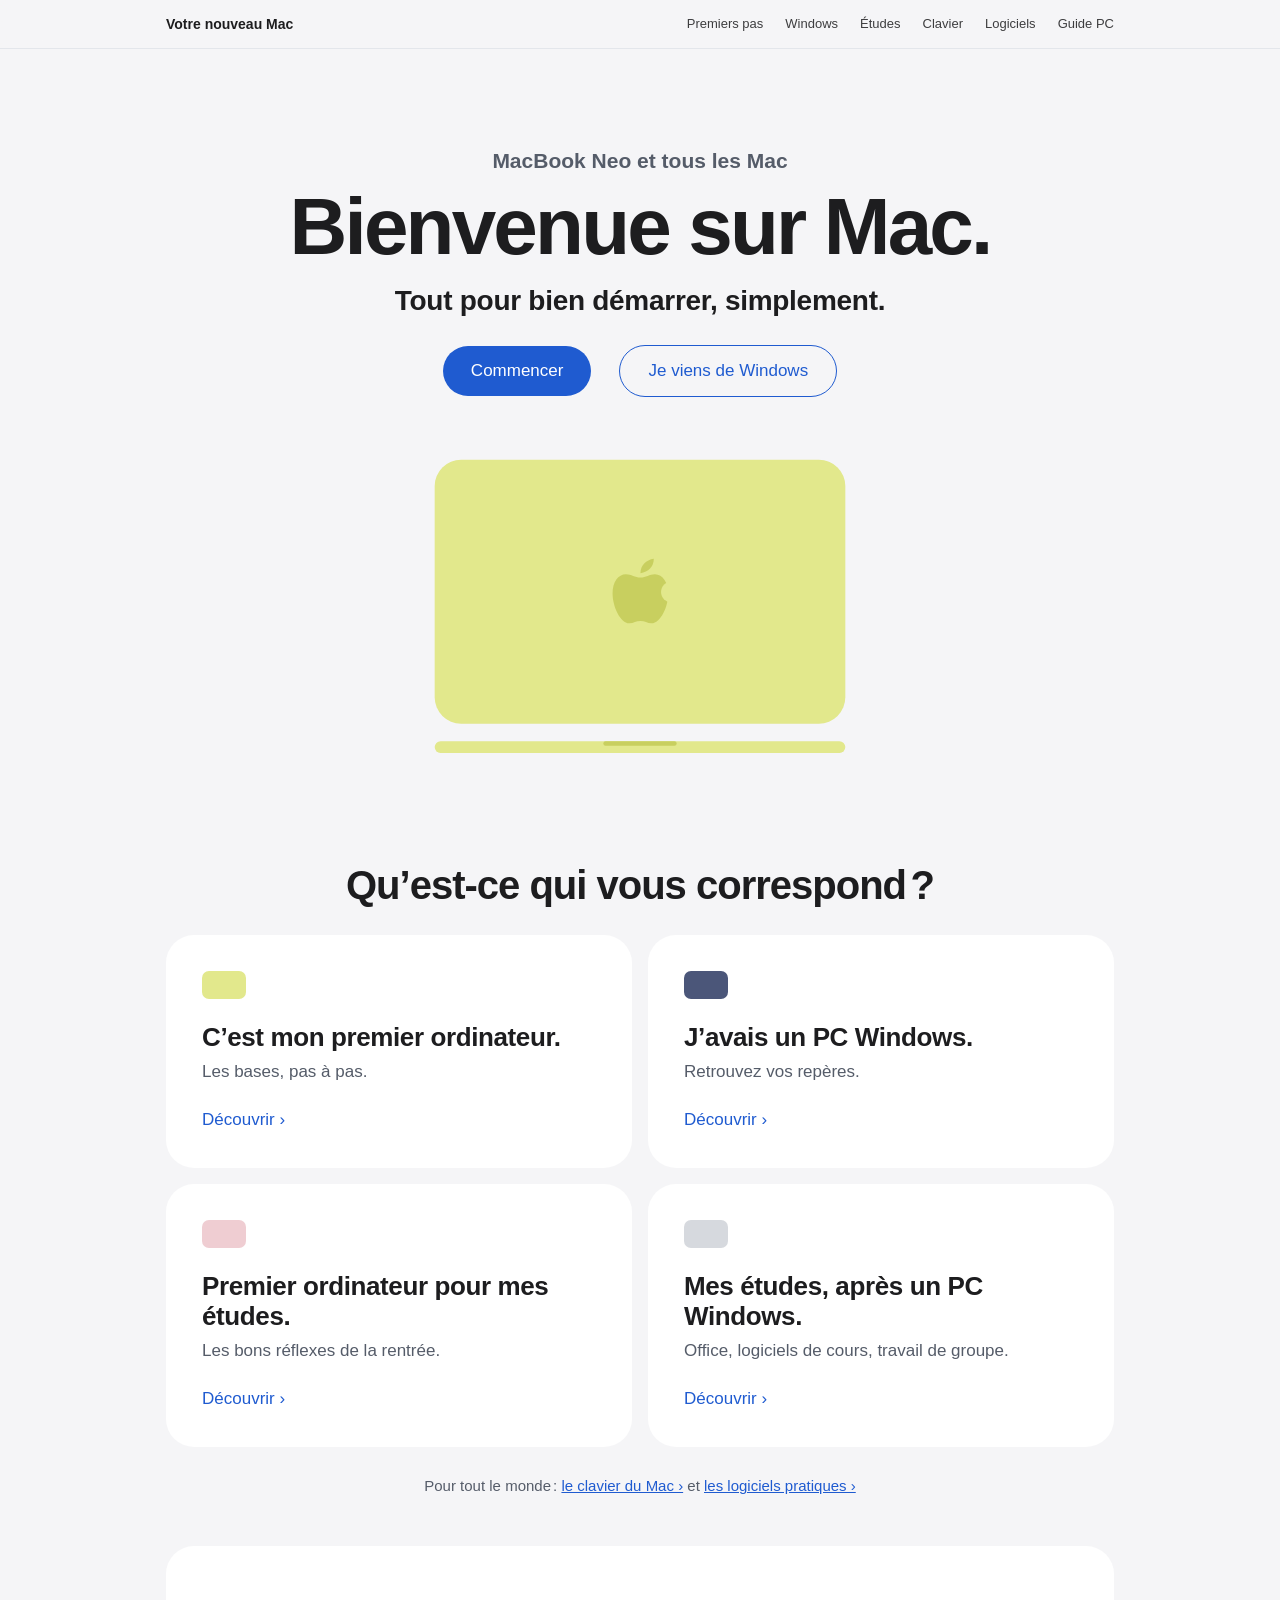
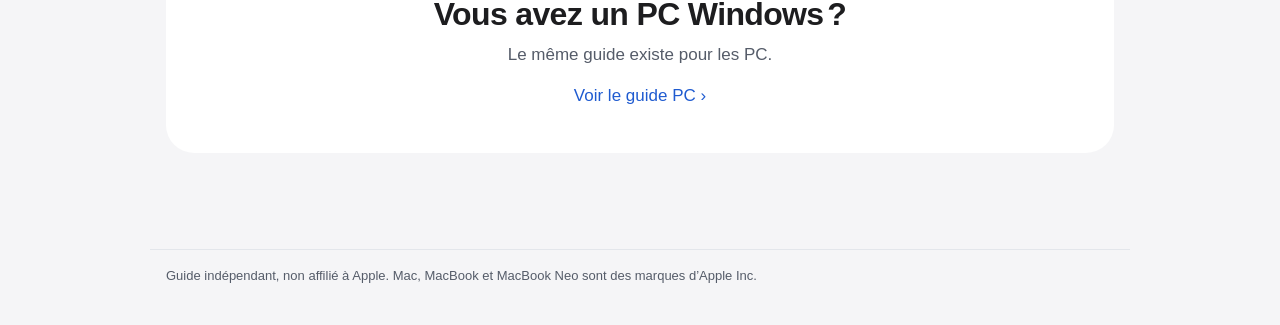
==== commit 8a4b4e1c: "Guide PC Windows, raccourcis entre les sites et icônes des logiciels - Nouveau guide PC dans pc/ : a" ====
--- a/index.html
+++ b/index.html
@@ -19,6 +19,7 @@
                 <li><a href="etudiants.html">Études</a></li>
                 <li><a href="clavier.html">Clavier</a></li>
                 <li><a href="logiciels.html">Logiciels</a></li>
+                <li><a href="pc/index.html">Guide PC</a></li>
             </ul>
         </div>
     </nav>
@@ -30,7 +31,7 @@
 
         <div class="actions">
             <a class="bouton" href="first-pc.html">Commencer</a>
-            <a class="lien-chevron" href="windows.html">Je viens de Windows&nbsp;›</a>
+            <a class="bouton bouton-contour" href="windows.html">Je viens de Windows</a>
         </div>
 
         <figure class="illu illu-hero">
@@ -92,6 +93,12 @@
         <p class="secondaire">
             Pour tout le monde&#8239;: <a href="clavier.html">le clavier du Mac&nbsp;›</a> et <a href="logiciels.html">les logiciels pratiques&nbsp;›</a>
         </p>
+
+        <a class="bandeau" href="pc/index.html">
+            <span class="bandeau-titre">Vous avez un PC Windows&#8239;?</span>
+            <span class="bandeau-texte">Le même guide existe pour les PC.</span>
+            <span class="bandeau-lien" aria-hidden="true">Voir le guide PC&nbsp;›</span>
+        </a>
     </main>
 
     <footer>
--- a/style.css
+++ b/style.css
@@ -549,13 +549,26 @@
     background: var(--accent);
     color: #ffffff;
     text-decoration: none;
-    font-weight: 600;
+    font-weight: 400;
     border-radius: 999px;
     transition: background-color 0.15s ease;
 }
 
 .bouton:hover {
     background: var(--accent-hover);
+}
+
+/* Bouton secondaire à contour, comme « Précommander » sur apple.com */
+.bouton-contour {
+    background: transparent;
+    border: 1px solid var(--link);
+    color: var(--link);
+}
+
+.bouton-contour:hover {
+    background: var(--accent);
+    border-color: var(--accent);
+    color: #ffffff;
 }
 
 .bouton .fleche {
@@ -868,3 +881,108 @@
 .illu-ls {
     max-width: 340px;
 }
+
+/* ---------- Raccourci entre le guide Mac et le guide PC ---------- */
+
+.bandeau {
+    display: flex;
+    flex-direction: column;
+    align-items: center;
+    gap: 4px;
+    margin-top: 48px;
+    padding: clamp(28px, 5vw, 44px) 24px;
+    background: var(--card);
+    border-radius: 28px;
+    color: var(--content);
+    text-decoration: none;
+    transition: transform 0.3s ease;
+}
+
+.bandeau:hover {
+    transform: scale(1.01);
+}
+
+.bandeau:focus-visible {
+    border-radius: 28px;
+}
+
+.bandeau-titre {
+    font-size: clamp(1.5rem, 4vw, 2rem);
+    font-weight: 700;
+    letter-spacing: -0.02em;
+}
+
+.bandeau-texte {
+    color: var(--muted);
+}
+
+.bandeau-lien {
+    margin-top: 12px;
+    color: var(--link);
+}
+
+@media (prefers-reduced-motion: reduce) {
+    .bandeau,
+    .bandeau:hover {
+        transition: none;
+        transform: none;
+    }
+}
+
+/* Fond d'écran bleu des illustrations PC */
+.i-win-a { stop-color: #bcd7ff; }
+.i-win-b { stop-color: #3d7be0; }
+
+@media (prefers-color-scheme: dark) {
+    .i-win-a { stop-color: #23407a; }
+    .i-win-b { stop-color: #0d2350; }
+}
+
+/* ---------- Icônes des logiciels ---------- */
+
+.apps > div {
+    display: grid;
+    grid-template-columns: 48px 1fr;
+    column-gap: 16px;
+    align-items: start;
+}
+
+.apps dt,
+.apps dd {
+    grid-column: 2;
+}
+
+.app-icone {
+    grid-column: 1;
+    grid-row: 1 / span 2;
+    width: 48px;
+    height: 48px;
+    object-fit: contain;
+    border-radius: 11px;
+}
+
+/* Pastille avec initiales quand l'app n'a pas d'icône */
+.app-icone-lettre {
+    display: grid;
+    place-items: center;
+    background: var(--surface);
+    border: 1px solid var(--line);
+    color: var(--muted);
+    font-size: 0.875rem;
+    font-weight: 700;
+}
+
+.app-vedette .app-icone-lettre {
+    background: var(--card);
+}
+
+@media (max-width: 420px) {
+    .apps > div {
+        grid-template-columns: 40px 1fr;
+        column-gap: 12px;
+    }
+    .app-icone {
+        width: 40px;
+        height: 40px;
+    }
+}
